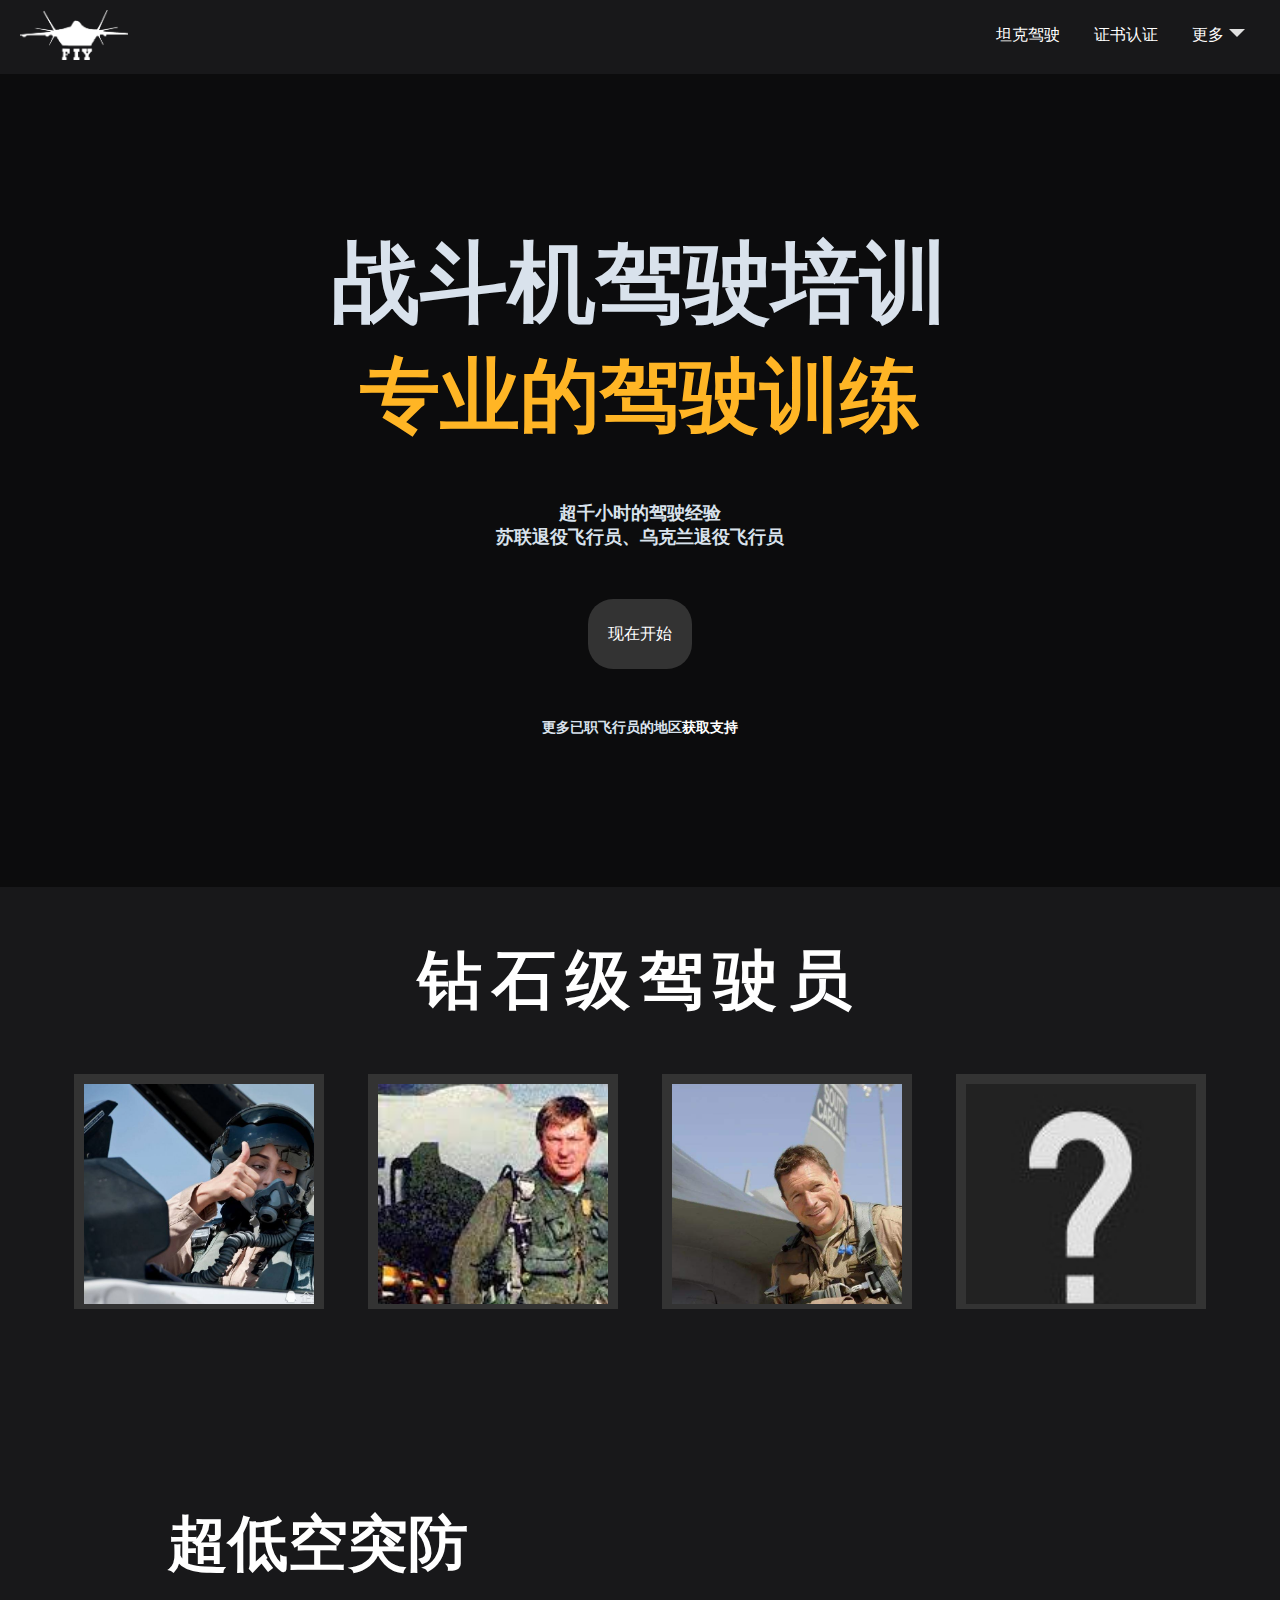
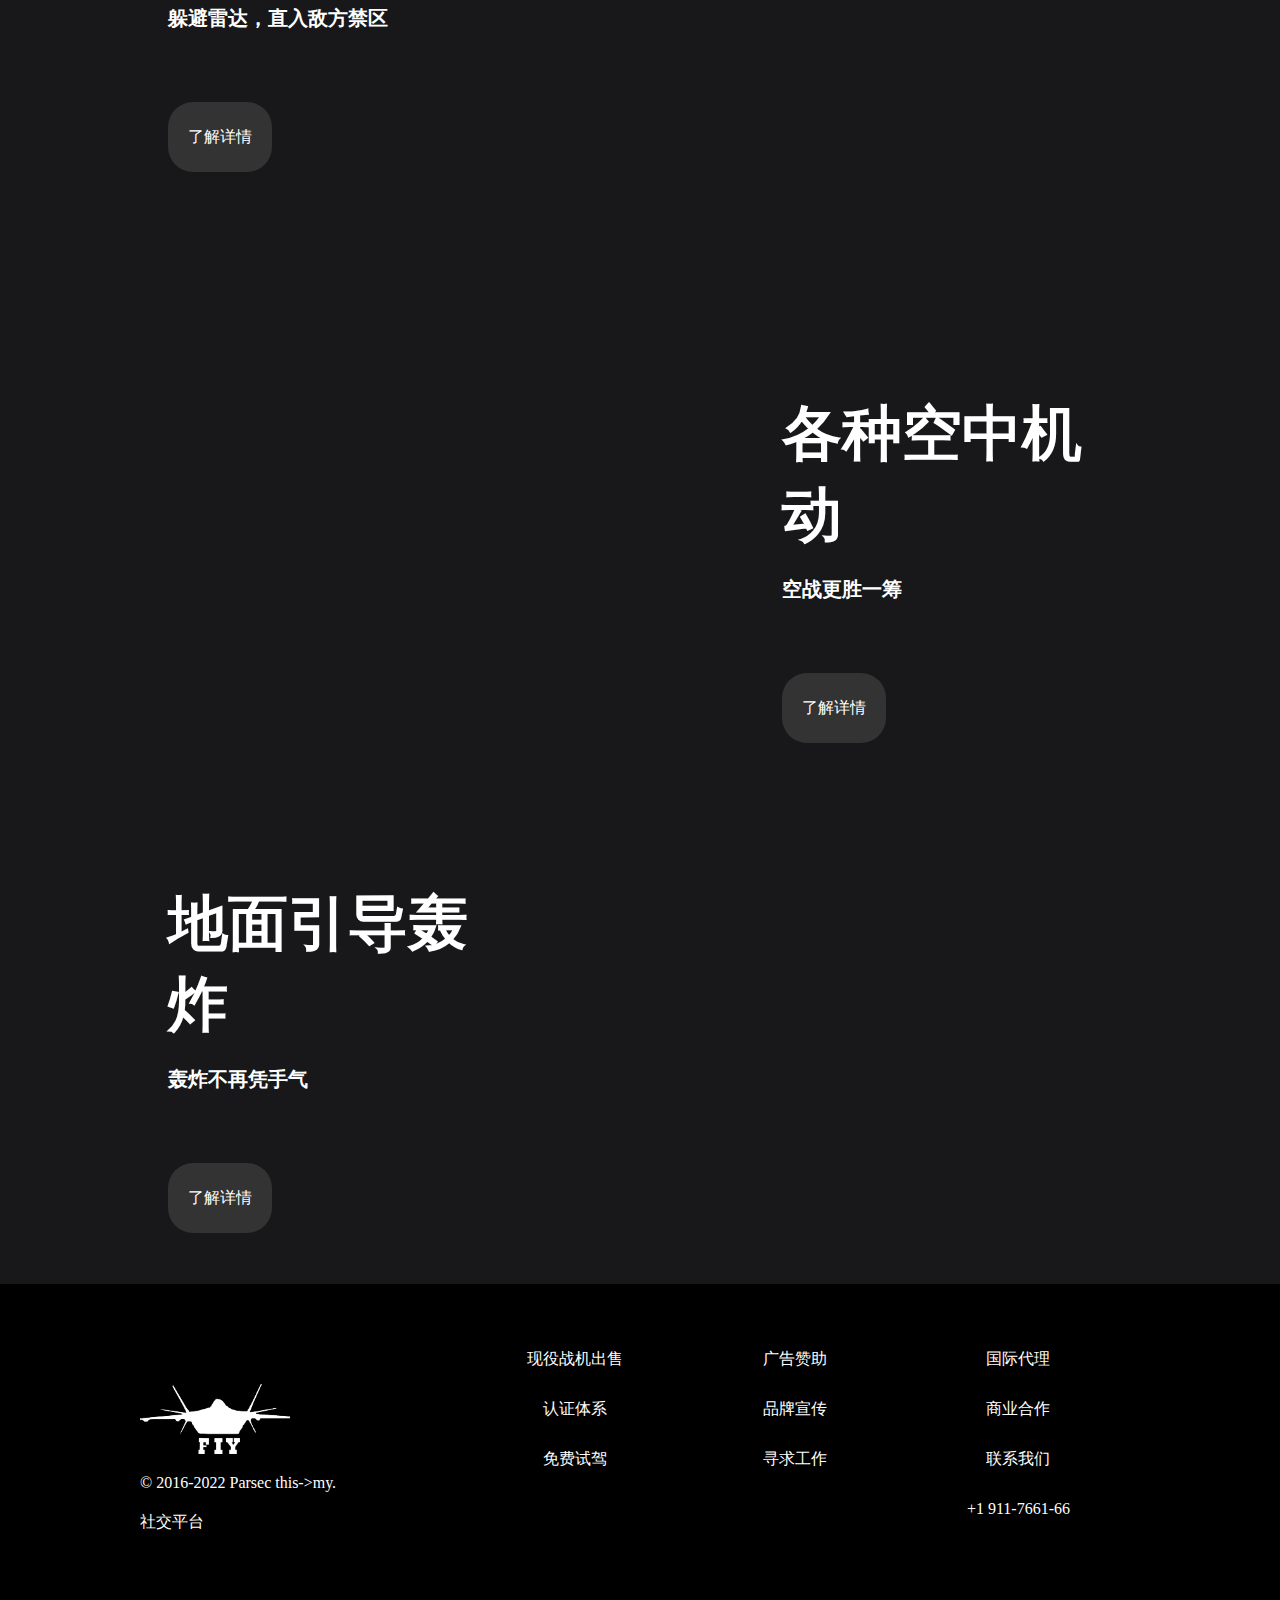
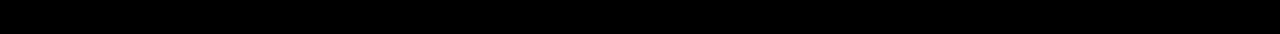
==== HTML/index.html @ bdf969fa "this_test" ====
<!DOCTYPE html>
<html lang="en">

<head>
    <meta charset="UTF-8">
    <meta http-equiv="X-UA-Compatible" content="IE=edge">
    <meta name="viewport" content="width=device-width, initial-scale=1.0">
    <title>Fly</title>
    <link rel="stylesheet" href="./css/MainStyle.css">
</head>

<body>
    <div class="top_A">
        <a href="###"><img
                src="./img/log.png" alt=""></a>
        <ul>
            <li><a href="###">坦克驾驶</a></li>
            <li><a href="###">证书认证</a></li>
            <li class="gd"><a href="###" class="daosan">更多</a>
                <div>
                    <ul>
                        <li><a href="###">F-16操作手册</a></li>
                        <li><a href="###">F-18操作手册</a></li>
                        <li><a href="###">F-18C操作手册</a></li>
                    </ul>
                    <ul>
                        <li><a href="###">F-22操作手册</a></li>
                        <li><a href="###">F-35操作手册</a></li>
                        <li><a href="###">F-35C操作手册</a></li>
                    </ul>
                </div>
            </li>
        </ul>
    </div>

    <div class="conter_A bgc_eee">
        <div class="bann">
            <p>战斗机驾驶培训</p>
            <p>专业的驾驶训练</p>
            <p>超千小时的驾驶经验<br>苏联退役飞行员、乌克兰退役飞行员</p>
            <a href="./page1.html"  target="_parent" class="button_A">现在开始</a>
            <p>更多已职飞行员的地区<a href="###">获取支持</a></p>
        </div>
        <video autoplay muted loop class="Banner_video">
            <source src="./video/main.mp4" type="video/mp4">
        </video>

    </div>

    <div class="conter_B">
        <p>钻石级驾驶员</p>
        <ul>
            <li class="p1">
                <span></span>
                <p>阿拉伯女飞行员<br>玛利亚姆<br><span>我们支持女性平权运动</span></p>
            </li>
            <li class="p2">
                <span></span>
                <p>苏联飞行员<br>维克多·别连科<br><span>丰富的逃脱经验</span></p>
            </li>
            <li class="p3">
                <span></span>
                <p>美国飞行员<br>约翰法克<br><span>熟练驾驶五代战机</span></p>
            </li>
            <li class="p4">
                <span></span>
                <p>下一位钻石级<br>你！<br><span>我们永远支持你</span></p>
            </li>
        </ul>
    </div>

    <div class="conter_C">
        <div class="banner_A">
            <div class="banner_text">
                <p>超低空突防</p>
                <p>躲避雷达，直入敌方禁区</p>
                <a href="###" class="button_A">了解详情</a>
            </div>
            <div class="banner_cont">
                <video autoplay muted loop>
                    <source src="./video/dk.mp4" type="video/mp4">
                </video>
            </div>
        </div>
        <div class="banner_A">
            <div class="banner_cont">
                <video autoplay muted loop>
                    <source src="./video/jd.mp4" type="video/mp4">
                </video>
            </div>
            <div class="banner_text">
                <p>各种空中机动</p>
                <p>空战更胜一筹</p>
                <a href="###" class="button_A">了解详情</a>
            </div>
        </div>
        <div class="banner_A">
            <div class="banner_text">
                <p>地面引导轰炸</p>
                <p>轰炸不再凭手气</p>
                <a href="###" class="button_A">了解详情</a>
            </div>
            <div class="banner_cont">
                <video autoplay muted loop>
                    <source src="./video/ydhz.mp4" type="video/mp4">
                </video>
            </div>

        </div>

    </div>

    <div class="Bottom_A">
        <div>
            <div class="jieshao">
                <a href=""></a>
                <p>© 2016-2022 Parsec this->my.</p>
                <p>社交平台</p>

            </div>
            <ul class="ul_b">
                <li><a href="">国际代理</a></li>
                <li><a href="">商业合作</a></li>
                <li><a href="">联系我们</a></li>
                <li><a href="">+1 911-7661-66</a></li>
            </ul>
            <ul class="ul_b">
                <li><a href="">广告赞助</a></li>
                <li><a href="">品牌宣传</a></li>
                <li><a href="">寻求工作</a></li>
            </ul>
            <ul class="ul_b">
                <li><a href="">现役战机出售</a></li>
                <li><a href="">认证体系</a></li>
                <li><a href="">免费试驾</a></li>
            </ul>
        </div>
    </div>

    <div class="flex_A" >
        <div class="page_A"style="display: none">
            <div><img src="./img/fxy1.jpeg" ></div>
            <div>
                <span>X</span>
                <p>玛利亚姆</p>
                <p>
                   没有文案
                </p>
                <ul>
                    <li><p>空战</p></li>
                    <li><p>投弹</p></li>
                    <li><p>技术</p></li>
                </ul>
                <ul>
                    <li><p>S+</p></li>
                    <li><p>B+</p></li>
                    <li><p>A</p></li>
                </ul>
            </div>
        </div>
        <div class="page_A"style="display: none">
            <div><img src="./img/fxy2.jpg" ></div>
            <div>
                <span>X</span>
                <p>维克多·别连科</p>
                <p>
                    文案缺失
                </p>
                <ul>
                    <li><p>空战</p></li>
                    <li><p>投弹</p></li>
                    <li><p>技术</p></li>
                </ul>
                <ul>
                    <li><p>S</p></li>
                    <li><p>S</p></li>
                    <li><p>A</p></li>
                </ul>
            </div>
        </div>
        <div class="page_A"style="display: none">
            <div><img src="./img/fxy3.jpeg" ></div>
            <div>
                <span>X</span>
                <p>约翰法克</p>
                <p>
                    文案急招
                </p>
                <ul>
                    <li><p>空战</p></li>
                    <li><p>投弹</p></li>
                    <li><p>技术</p></li>
                </ul>
                <ul>
                    <li><p>A</p></li>
                    <li><p>B+</p></li>
                    <li><p>S</p></li>
                </ul>
            </div>
        </div>
        <div class="page_A"style="display: none">
            <div><img src="./img/fxy4.jpg" ></div>
            <div>
                <span>X</span>
                <p>下一位钻石级</p>
                <p>
                    
                </p>
                <ul>
                    <li><p>空战</p></li>
                    <li><p>投弹</p></li>
                    <li><p>技术</p></li>
                </ul>
                <ul>
                    <li><p>？</p></li>
                    <li><p>？</p></li>
                    <li><p>？</p></li>
                </ul>
            </div>
        </div>
    </div>
    <script src="./js/main.js"></script>
</body>

</html>
---- HTML/css/MainStyle.css ----
*{
    margin: 0px;
    padding: 0px;
    text-decoration: none;
    box-sizing: border-box;
    user-select: none;
}
.conter_A,.top_A,.conter_C{
    background: #18181a;
}
ul{
    list-style: none;
    display: inline-block;
}
a{
    color: #fff;
    
}
.banner_cont,.banner_text{
    display: inline-block;
}
.Banner_video{
    height: 100%;
    position: absolute;
    left: 50%;
    top: 50%;
    transform: translate(-50%,-50%);
    z-index:-1;
}
.bgc_eee::before{
    position: absolute;
    content: "";
    display: inline-block;
    width: 100%;
    height:100%;
    left: 0px;
    top: 0px;
    background-color: rgba(0, 0, 0, 0.5);
}



.top_A{
    position: relative;
}
.top_A a{
    display: inline-block;
}
.top_A img{
    display: block;
    height: 70px;
    padding: 10px 0px 10px 20px;
}
.top_A>ul{
    position: absolute;
    right: 20px;
    height: 70px;
}
.top_A>ul>li{
    display: inline-block;
    text-align: center;
    height: 70px;
}
.top_A>ul>li>a{
    display: block;
    line-height: 70px;
    padding: 0px 15px;
}
.top_A a:hover{
    color: #c4003a;
}
.daosan::after{
    margin-left: 5px;
    transform: translateY(5px);
    content: "";
    display: inline-block;
    border: 8px solid transparent;
    border-top:8px solid rgb(224, 224, 224);
}
.gd{
    position: relative;
}
.gd div{
    position: absolute;
    width: 320px;
    right: 0px;
    display: none;
    background-color: #333;
    z-index: 3;
    border-radius: 25px;
}

.gd ul{
    padding: 5px 0px;
    margin: 0px 10px;
}
.gd li{
    height: 60px;
}
.gd a{
    padding: 0px 10px;
    height: 100%;
    line-height:60px;
}
.gd a:hover{
    border-radius: 25px;
    background-color: #c4003a;
    color: #fff;
}
.gd:hover div{
    display: block;
}

.conter_A{
    /* background: #fff; */
    padding-top: 150px;
    padding-bottom: 150px;
    text-align: center;
    position: relative;
    z-index: 0;
    overflow: hidden;
}
.bann{
    position: relative;
    z-index: 2;
}
.conter_A p{
    font-size: 18px;
    color: #d9e2ec;
    font-weight: 900;
}
.conter_A p:first-child{
    font-size: 5.5em;
    color: #d9e2ec;
}
.conter_A p:nth-of-type(2){
    font-size:5em;
    color: #ffb525;
}
.conter_A p:nth-of-type(3){
    margin-top: 50px;
}
.conter_A p:last-child{
    font-size: 14px;
}
.button_A{
    font-size: 16px;
    display:inline-block;
    margin: 50px 0px;
    height: 70px;
    background-color: #333;
    line-height: 70px;
    padding: 0px 20px;
    border-radius: 25px;
    transition:all .5s ease;
}
.button_A:hover{
    padding: 0px 80px;
    border-radius: 30px;
    letter-spacing: 10px;
    background-color: #c4003a;
}

.conter_B{
    background-color: #18181a;
    min-height: 200px;   
    text-align: center;
    overflow: hidden;
}
.conter_B>p{
    letter-spacing: 10px;
    font-weight: 900;
    font-size: 4em;
    color: #fff;
    margin: 50px 0px;
}
.conter_B ul{
    display: block;
    text-align: center;
    margin-bottom: 40px;
    height: 300px;
}
.conter_B li{
    vertical-align: top;
    padding: 10px;
    background-color: #333;
    overflow: hidden;
    width: 250px;
    height: 235px;
    display: inline-block;
    margin: 0px 20px;
    transition: all 0.5s ease;
}
.conter_B li>p{
    line-height: 26px;
    font-size: 16px;
    color: #d9e2ec;
}
.conter_B p>span{
    font-size: 12px;
    color: #c4003a;
}
.conter_B li>span{
    display: inline-block;
    height: 220px;
    width: 230px;
    background-image: url(../img/fxy1.jpeg);
    background-size: 150%;
    overflow: hidden;
}
.conter_B li:nth-child(2)>span{
    background-image: url(../img/fxy2.jpg);
}
.conter_B li:nth-child(3)>span{
    background-image: url(../img/fxy3.jpeg);
    background-position: -20px -70px;
}
.conter_B li:nth-child(4)>span{
    background-image: url(../img/fxy4.jpg);
    background-position: -60px -50px;
}

.conter_B li:hover{
    height: 330px;;
}




.conter_C{
    min-height: 100px;

}
.banner_A{
    font-size: 0px;
    padding: 20px 10%;
}
.banner_A .banner_text{
    width: 40%;
    height: 450px;
}
.banner_cont {
    position: relative;
    vertical-align: top;
    height: 450px;
    width: 60%;
}
.banner_A:nth-child(2n) video{
    position: absolute;
    height: 100%;
    left: 0px;
}
.banner_A:nth-child(2n+1) video{
    position: absolute;
    height: 100%;
    right: 1px;
}
.banner_text{
    padding: 50px 40px;
}
.banner_text p{
    margin: 20px 0px;
    font-weight: 900;
    font-size: 20px;
    color: #fff;
}
.banner_text p:first-child{
    font-size: 60px;
    font-weight: 900;
}

.Bottom_A{
    min-height: 100px;
    background-color: #000;
}


.Bottom_A>div{
    max-width: 1000px;
    margin: 0 auto;
    height: 350px;
    
}
.Bottom_A>div::after{
    content: "";
    display: block;
}
.ul_b{
    margin: 0px 50px;
    padding-top: 50px;
    float: right;
    height: 350px;
}
.ul_b li{
    height: 50px;
    line-height: 50px;
}
.ul_b li a{
    padding: 0px 20px;
    text-align: center;
    display: block;
    transition: all .5s linear;
}
.ul_b a:hover{
    border-radius: 30px;
    background-color: #333;
    color: #c4003a;
}

.jieshao{
    display: inline-block;
    color: #fff;
}
.jieshao a{
    margin-top: 100px;
    display: block;
    width: 150px;
    height: 70px;
    background: url(../img/log.png);
    background-size: 100%;
}
.jieshao p{
    margin: 20px 0px;
}

.flex_A{
    font-size: 0px;
    width: 0%;
    height: 0%;
    position: fixed;
    left: 50%;
    top: 50%;
    transform:translate(-50%,-50%);
    background-color: #333;
    flex-direction: row;
    color: #fff;

}
.flex_A_A{
    width: 80%;
    height: 80%;
    transition: all .3s ease;
}
.page_A{
    height: 100%;
    width: 100%;
    background-color: #333;
    position: relative;
}
 .page_A div{
    display: inline-block;
    width: 50%;
    height: 100%;
    overflow: hidden;
}
.page_A img{
    object-fit: fill;
    display: block;
    min-height: 100%;
    min-width: 100%;
    transform: translateX(-20%);
}
.page_A span{
    text-align: center;
    border: 1px solid #fff;
    color: #fff;
    font-size: 20px;
    height: 5%;
    width: 10%;
    display: block;
    position: absolute;
    right: 0px;
}
.page_A span:hover {
    user-select: none;
    background: #fff;
    color: #000;
}
.page_A>div>p:nth-of-type(1){
    margin: 20% 0px 20px;
    font-size: 50px;
    text-align: center;
    font-weight: 900;
    color: #d9e2ec;
    
}
.page_A>div>p:nth-of-type(2){

    font-size: 20px;
    text-align: center;
    font-weight: 900;
    color: #d9e2ec;
}
.page_A ul{ 
    height: 10%;
    text-align: center;
    display: block;
    width: 100%;
    position: absolute;
}
.page_A ul:nth-of-type(1){
    bottom: 15%;
}
.page_A ul:nth-of-type(2){
    bottom: 5%;
}
.page_A li{
    height: 100%;
    width: 30%;
    color:#fff;
    display: inline-block;
    position: relative;
    border: 1px solid #989;
}
.page_A li p{
    font-size: 20px;
    position: absolute;
    top: 50%;
    left: 50%;
    transform: translate(-50%,-50%);
}
.page_A>div:last-child{
    position: relative;
}
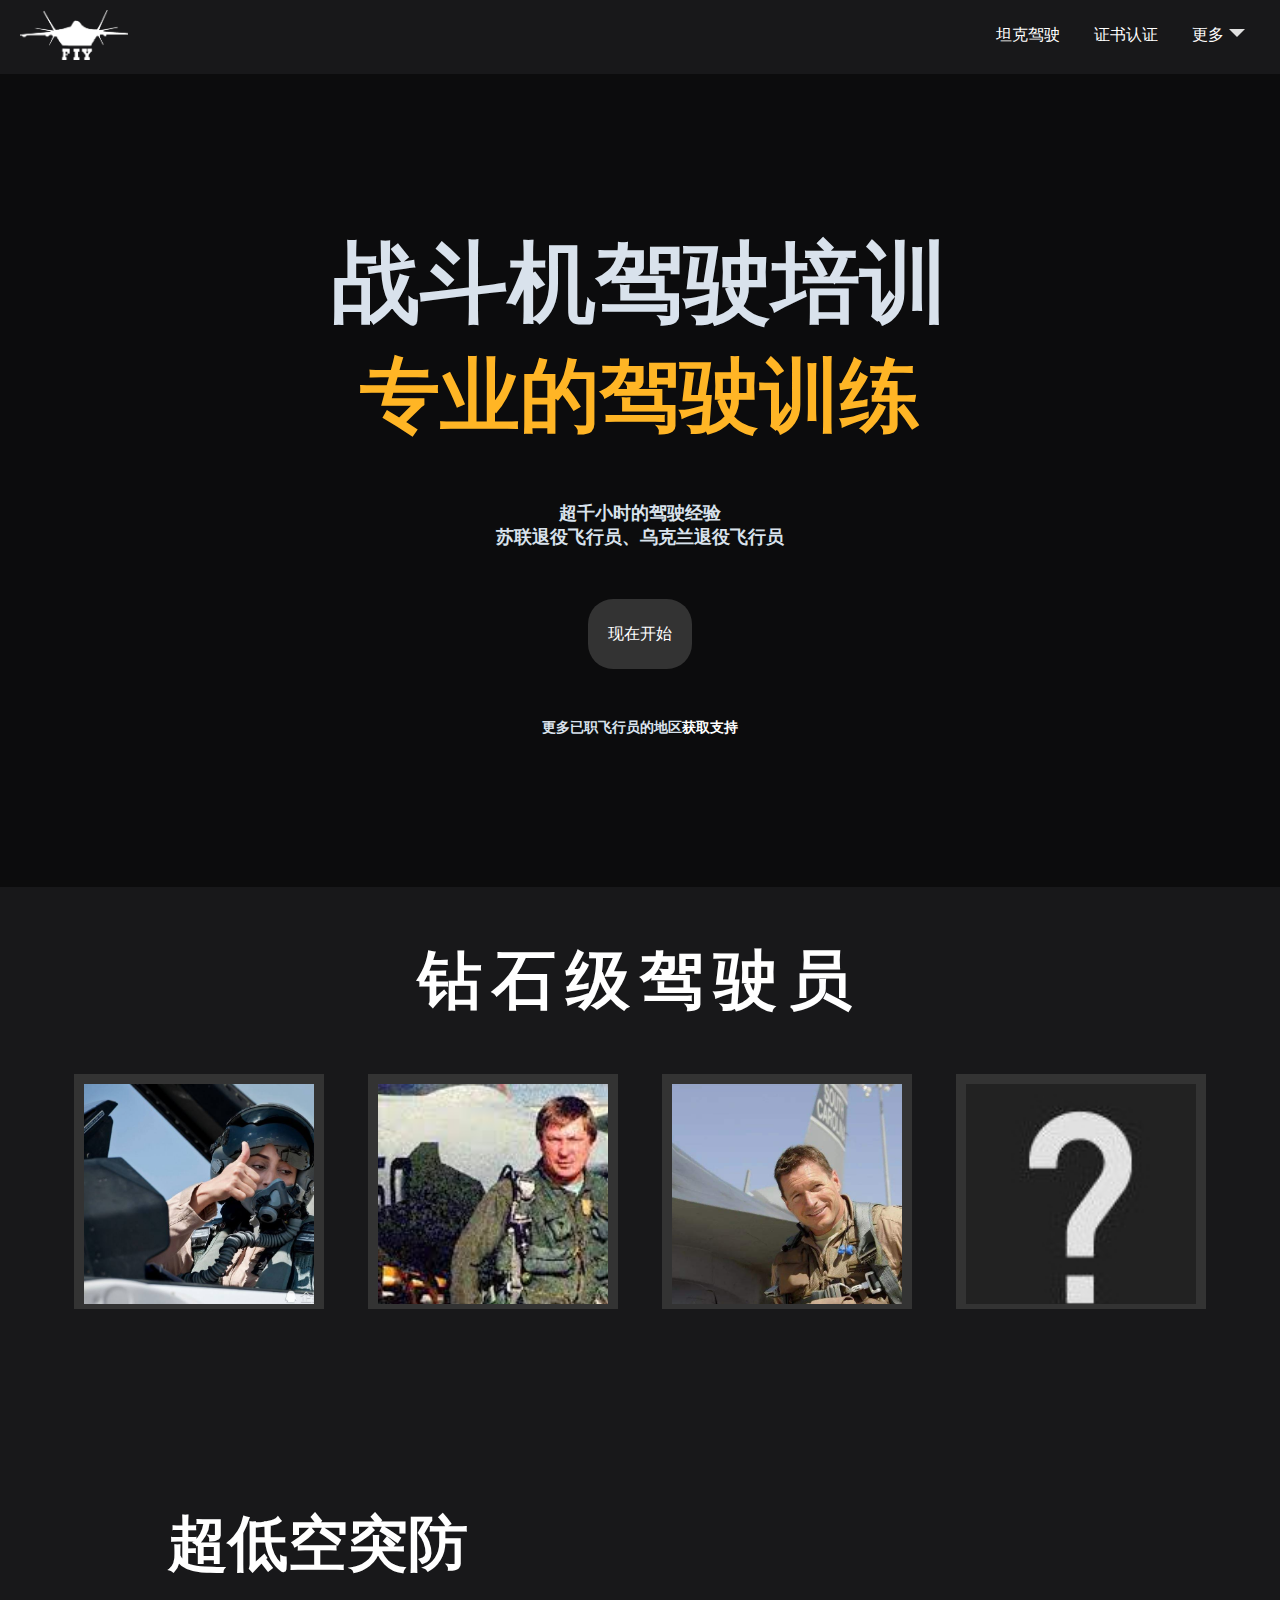
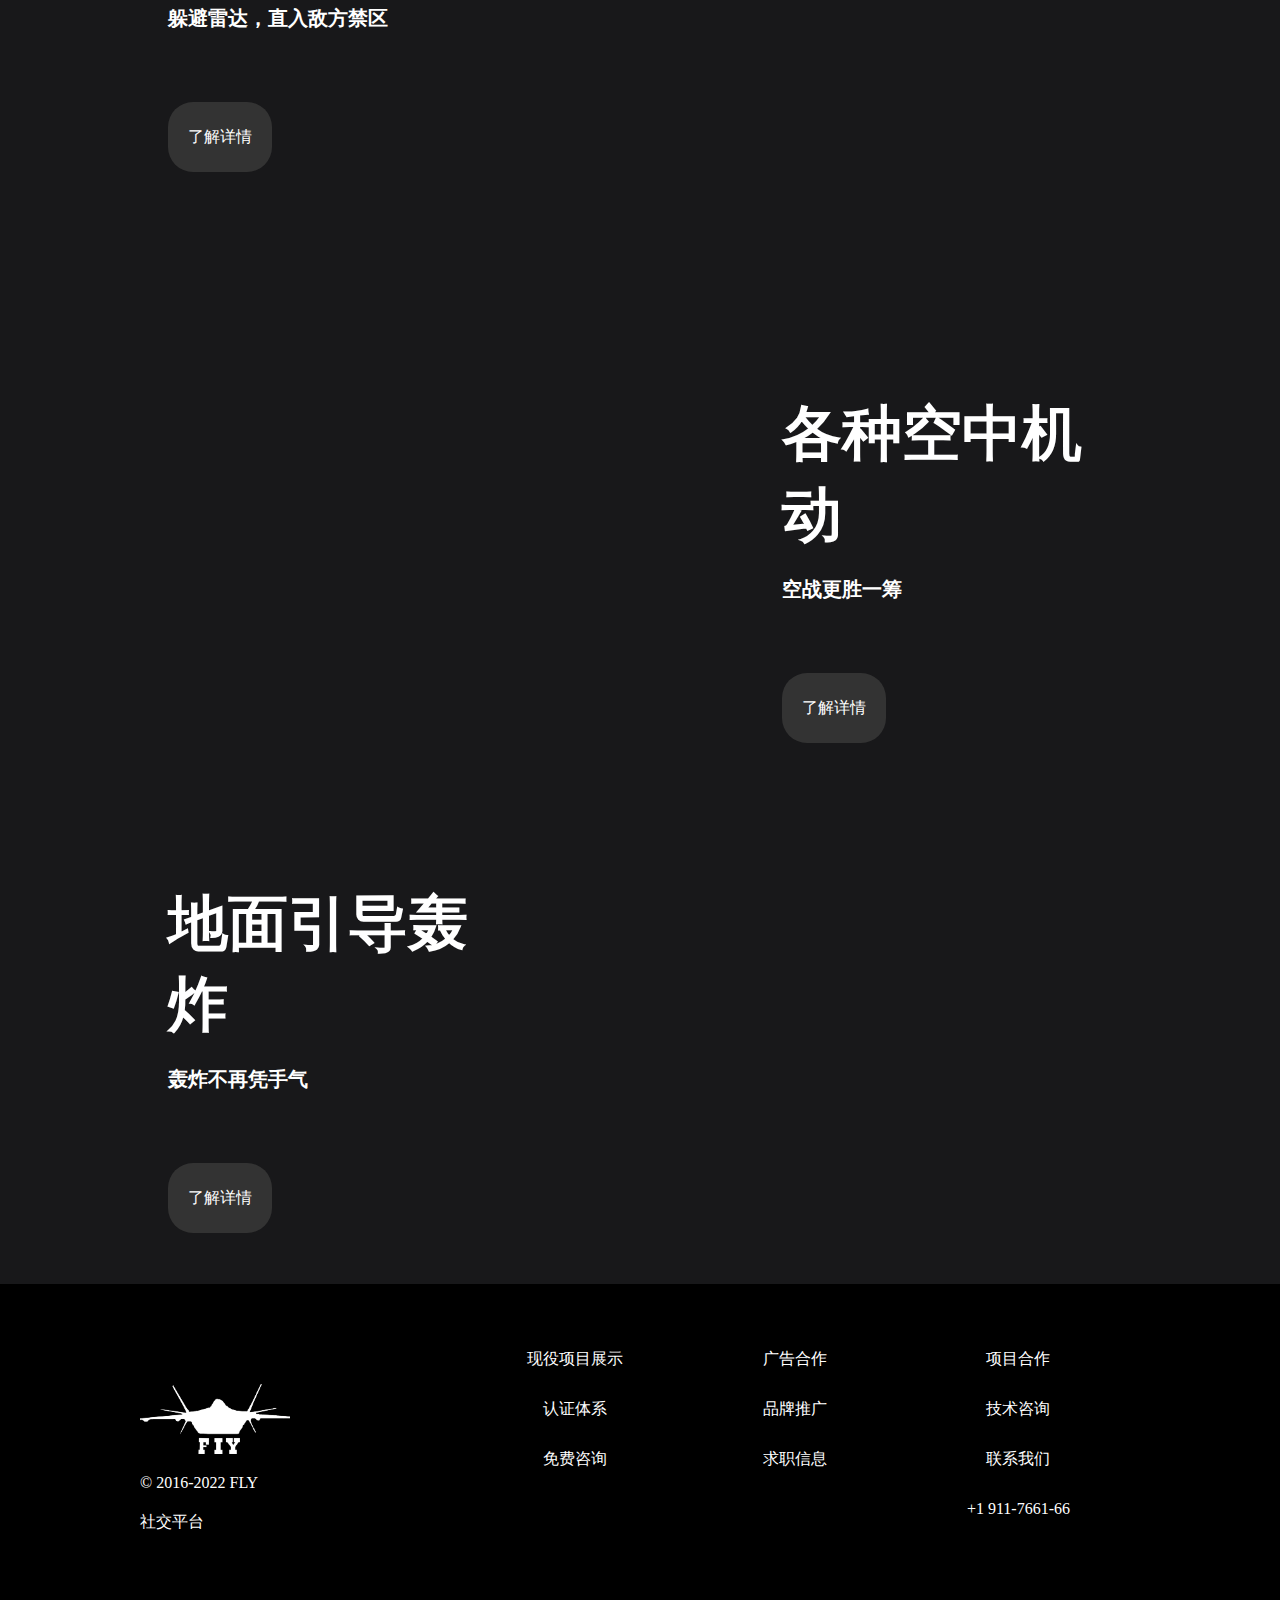
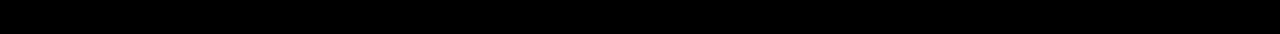
==== commit 54dbd97f: "Add files via upload" ====
--- a/HTML/index.html
+++ b/HTML/index.html
@@ -1,225 +1,223 @@
-<!DOCTYPE html>
-<html lang="en">
-
-<head>
-    <meta charset="UTF-8">
-    <meta http-equiv="X-UA-Compatible" content="IE=edge">
-    <meta name="viewport" content="width=device-width, initial-scale=1.0">
-    <title>Fly</title>
-    <link rel="stylesheet" href="./css/MainStyle.css">
-</head>
-
-<body>
-    <div class="top_A">
-        <a href="###"><img
-                src="./img/log.png" alt=""></a>
-        <ul>
-            <li><a href="###">坦克驾驶</a></li>
-            <li><a href="###">证书认证</a></li>
-            <li class="gd"><a href="###" class="daosan">更多</a>
-                <div>
-                    <ul>
-                        <li><a href="###">F-16操作手册</a></li>
-                        <li><a href="###">F-18操作手册</a></li>
-                        <li><a href="###">F-18C操作手册</a></li>
-                    </ul>
-                    <ul>
-                        <li><a href="###">F-22操作手册</a></li>
-                        <li><a href="###">F-35操作手册</a></li>
-                        <li><a href="###">F-35C操作手册</a></li>
-                    </ul>
-                </div>
-            </li>
-        </ul>
-    </div>
-
-    <div class="conter_A bgc_eee">
-        <div class="bann">
-            <p>战斗机驾驶培训</p>
-            <p>专业的驾驶训练</p>
-            <p>超千小时的驾驶经验<br>苏联退役飞行员、乌克兰退役飞行员</p>
-            <a href="./page1.html"  target="_parent" class="button_A">现在开始</a>
-            <p>更多已职飞行员的地区<a href="###">获取支持</a></p>
-        </div>
-        <video autoplay muted loop class="Banner_video">
-            <source src="./video/main.mp4" type="video/mp4">
-        </video>
-
-    </div>
-
-    <div class="conter_B">
-        <p>钻石级驾驶员</p>
-        <ul>
-            <li class="p1">
-                <span></span>
-                <p>阿拉伯女飞行员<br>玛利亚姆<br><span>我们支持女性平权运动</span></p>
-            </li>
-            <li class="p2">
-                <span></span>
-                <p>苏联飞行员<br>维克多·别连科<br><span>丰富的逃脱经验</span></p>
-            </li>
-            <li class="p3">
-                <span></span>
-                <p>美国飞行员<br>约翰法克<br><span>熟练驾驶五代战机</span></p>
-            </li>
-            <li class="p4">
-                <span></span>
-                <p>下一位钻石级<br>你！<br><span>我们永远支持你</span></p>
-            </li>
-        </ul>
-    </div>
-
-    <div class="conter_C">
-        <div class="banner_A">
-            <div class="banner_text">
-                <p>超低空突防</p>
-                <p>躲避雷达，直入敌方禁区</p>
-                <a href="###" class="button_A">了解详情</a>
-            </div>
-            <div class="banner_cont">
-                <video autoplay muted loop>
-                    <source src="./video/dk.mp4" type="video/mp4">
-                </video>
-            </div>
-        </div>
-        <div class="banner_A">
-            <div class="banner_cont">
-                <video autoplay muted loop>
-                    <source src="./video/jd.mp4" type="video/mp4">
-                </video>
-            </div>
-            <div class="banner_text">
-                <p>各种空中机动</p>
-                <p>空战更胜一筹</p>
-                <a href="###" class="button_A">了解详情</a>
-            </div>
-        </div>
-        <div class="banner_A">
-            <div class="banner_text">
-                <p>地面引导轰炸</p>
-                <p>轰炸不再凭手气</p>
-                <a href="###" class="button_A">了解详情</a>
-            </div>
-            <div class="banner_cont">
-                <video autoplay muted loop>
-                    <source src="./video/ydhz.mp4" type="video/mp4">
-                </video>
-            </div>
-
-        </div>
-
-    </div>
-
-    <div class="Bottom_A">
-        <div>
-            <div class="jieshao">
-                <a href=""></a>
-                <p>© 2016-2022 Parsec this->my.</p>
-                <p>社交平台</p>
-
-            </div>
-            <ul class="ul_b">
-                <li><a href="">国际代理</a></li>
-                <li><a href="">商业合作</a></li>
-                <li><a href="">联系我们</a></li>
-                <li><a href="">+1 911-7661-66</a></li>
-            </ul>
-            <ul class="ul_b">
-                <li><a href="">广告赞助</a></li>
-                <li><a href="">品牌宣传</a></li>
-                <li><a href="">寻求工作</a></li>
-            </ul>
-            <ul class="ul_b">
-                <li><a href="">现役战机出售</a></li>
-                <li><a href="">认证体系</a></li>
-                <li><a href="">免费试驾</a></li>
-            </ul>
-        </div>
-    </div>
-
-    <div class="flex_A" >
-        <div class="page_A"style="display: none">
-            <div><img src="./img/fxy1.jpeg" ></div>
-            <div>
-                <span>X</span>
-                <p>玛利亚姆</p>
-                <p>
-                   没有文案
-                </p>
-                <ul>
-                    <li><p>空战</p></li>
-                    <li><p>投弹</p></li>
-                    <li><p>技术</p></li>
-                </ul>
-                <ul>
-                    <li><p>S+</p></li>
-                    <li><p>B+</p></li>
-                    <li><p>A</p></li>
-                </ul>
-            </div>
-        </div>
-        <div class="page_A"style="display: none">
-            <div><img src="./img/fxy2.jpg" ></div>
-            <div>
-                <span>X</span>
-                <p>维克多·别连科</p>
-                <p>
-                    文案缺失
-                </p>
-                <ul>
-                    <li><p>空战</p></li>
-                    <li><p>投弹</p></li>
-                    <li><p>技术</p></li>
-                </ul>
-                <ul>
-                    <li><p>S</p></li>
-                    <li><p>S</p></li>
-                    <li><p>A</p></li>
-                </ul>
-            </div>
-        </div>
-        <div class="page_A"style="display: none">
-            <div><img src="./img/fxy3.jpeg" ></div>
-            <div>
-                <span>X</span>
-                <p>约翰法克</p>
-                <p>
-                    文案急招
-                </p>
-                <ul>
-                    <li><p>空战</p></li>
-                    <li><p>投弹</p></li>
-                    <li><p>技术</p></li>
-                </ul>
-                <ul>
-                    <li><p>A</p></li>
-                    <li><p>B+</p></li>
-                    <li><p>S</p></li>
-                </ul>
-            </div>
-        </div>
-        <div class="page_A"style="display: none">
-            <div><img src="./img/fxy4.jpg" ></div>
-            <div>
-                <span>X</span>
-                <p>下一位钻石级</p>
-                <p>
-                    
-                </p>
-                <ul>
-                    <li><p>空战</p></li>
-                    <li><p>投弹</p></li>
-                    <li><p>技术</p></li>
-                </ul>
-                <ul>
-                    <li><p>？</p></li>
-                    <li><p>？</p></li>
-                    <li><p>？</p></li>
-                </ul>
-            </div>
-        </div>
-    </div>
-    <script src="./js/main.js"></script>
-</body>
-
-</html>+<!DOCTYPE html>
+<html lang="en">
+
+<head>
+    <meta charset="UTF-8">
+    <meta http-equiv="X-UA-Compatible" content="IE=edge">
+    <meta name="viewport" content="width=device-width, initial-scale=1.0">
+    <title>Fly</title>
+    <link rel="stylesheet" href="./css/T.css">
+    <link rel="stylesheet" href="./css/MainStyle.css">
+    
+</head>
+
+<body>
+    <div class="top_A">
+        <a href="###"><img src="./img/log.png" alt="Logo"></a>
+        <ul>
+            <li><a href="###">坦克驾驶</a></li>
+            <li><a href="###">证书认证</a></li>
+            <li class="gd"><a href="###" class="daosan">更多</a>
+                <div>
+                    <ul>
+                        <li><a href="###">F-16操作手册</a></li>
+                        <li><a href="###">F-18操作手册</a></li>
+                        <li><a href="###">F-18C操作手册</a></li>
+                    </ul>
+                    <ul>
+                        <li><a href="###">F-22操作手册</a></li>
+                        <li><a href="###">F-35操作手册</a></li>
+                        <li><a href="###">F-35C操作手册</a></li>
+                    </ul>
+                </div>
+            </li>
+        </ul>
+    </div>
+
+    <div class="conter_A bgc_eee">
+        <div class="bann">
+            <p>战斗机驾驶培训</p>
+            <p>专业的驾驶训练</p>
+            <p>超千小时的驾驶经验<br>苏联退役飞行员、乌克兰退役飞行员</p>
+            <a href="./page1.html"  target="_parent" class="button_A">现在开始</a>
+            <p>更多已职飞行员的地区<a href="###">获取支持</a></p>
+        </div>
+        <video autoplay muted loop class="Banner_video">
+            <source src="./video/main.mp4" type="video/mp4">
+        </video>
+    </div>
+
+    <div class="conter_B">
+        <p>钻石级驾驶员</p>
+        <ul>
+            <li class="p1">
+                <span></span>
+                <p>阿拉伯女飞行员<br>玛利亚姆<br><span>我们支持女性平权运动</span></p>
+            </li>
+            <li class="p2">
+                <span></span>
+                <p>苏联飞行员<br>维克多·别连科<br><span>丰富的逃脱经验</span></p>
+            </li>
+            <li class="p3">
+                <span></span>
+                <p>美国飞行员<br>约翰法克<br><span>熟练驾驶五代战机</span></p>
+            </li>
+            <li class="p4">
+                <span></span>
+                <p>下一位钻石级<br>你！<br><span>我们永远支持你</span></p>
+            </li>
+        </ul>
+    </div>
+
+    <div class="conter_C">
+        <div class="banner_A">
+            <div class="banner_text">
+                <p>超低空突防</p>
+                <p>躲避雷达，直入敌方禁区</p>
+                <a href="###" class="button_A">了解详情</a>
+            </div>
+            <div class="banner_cont">
+                <video autoplay muted loop>
+                    <source src="./video/dk.mp4" type="video/mp4">
+                </video>
+            </div>
+        </div>
+        <div class="banner_A">
+            <div class="banner_cont">
+                <video autoplay muted loop>
+                    <source src="./video/jd.mp4" type="video/mp4">
+                </video>
+            </div>
+            <div class="banner_text">
+                <p>各种空中机动</p>
+                <p>空战更胜一筹</p>
+                <a href="###" class="button_A">了解详情</a>
+            </div>
+        </div>
+        <div class="banner_A">
+            <div class="banner_text">
+                <p>地面引导轰炸</p>
+                <p>轰炸不再凭手气</p>
+                <a href="###" class="button_A">了解详情</a>
+            </div>
+            <div class="banner_cont">
+                <video autoplay muted loop>
+                    <source src="./video/ydhz.mp4" type="video/mp4">
+                </video>
+            </div>
+
+        </div>
+    </div>
+
+    <div class="Bottom_A">
+        <div>
+            <div class="jieshao">
+                <a href=""></a>
+                <p>© 2016-2022 FLY</p>
+                <p>社交平台</p>
+            </div>
+            <ul class="ul_b">
+                <li><a href="">项目合作</a></li>
+                <li><a href="">技术咨询</a></li>
+                <li><a href="">联系我们</a></li>
+                <li><a href="">+1 911-7661-66</a></li>
+            </ul>
+            <ul class="ul_b">
+                <li><a href="">广告合作</a></li>
+                <li><a href="">品牌推广</a></li>
+                <li><a href="">求职信息</a></li>
+            </ul>
+            <ul class="ul_b">
+                <li><a href="./page2_junshou.html">现役项目展示</a></li>
+                <li><a href="">认证体系</a></li>
+                <li><a href="">免费咨询</a></li>
+            </ul>
+        </div>
+    </div>
+
+    <div class="flex_A">
+        <div class="page_A" style="display: none">
+            <div><img src="./img/fxy1.jpeg" alt="玛利亚姆"></div>
+            <div>
+                <span>X</span>
+                <p>专注于前端开发</p>
+                <p>
+                   专注于前端开发
+                </p>
+                <ul>
+                    <li><p>HTML/CSS</p></li>
+                    <li><p>JavaScript</p></li>
+                    <li><p>React</p></li>
+                </ul>
+                <ul>
+                    <li><p>S+</p></li>
+                    <li><p>A</p></li>
+                    <li><p>A</p></li>
+                </ul>
+            </div>
+        </div>
+        <div class="page_A" style="display: none">
+            <div><img src="./img/fxy2.jpg" alt="维克多·别连科"></div>
+            <div>
+                <span>X</span>
+                <p>擅长后端开发</p>
+                <p>
+                    
+                </p>
+                <ul>
+                    <li><p>Node.js</p></li>
+                    <li><p>Express</p></li>
+                    <li><p>MongoDB</p></li>
+                </ul>
+                <ul>
+                    <li><p>S</p></li>
+                    <li><p>S</p></li>
+                    <li><p>A</p></li>
+                </ul>
+            </div>
+        </div>
+        <div class="page_A" style="display: none">
+            <div><img src="./img/fxy3.jpeg" alt="约翰法克"></div>
+            <div>
+                <span>X</span>
+                <p>全栈开发专家</p>
+                <p>
+                    全栈开发专家
+                </p>
+                <ul>
+                    <li><p>React</p></li>
+                    <li><p>Node.js</p></li>
+                    <li><p>Docker</p></li>
+                </ul>
+                <ul>
+                    <li><p>A</p></li>
+                    <li><p>A</p></li>
+                    <li><p>S</p></li>
+                </ul>
+            </div>
+        </div>
+        <div class="page_A" style="display: none">
+            <div><img src="./img/fxy4.jpg" alt="下一位开发者"></div>
+            <div>
+                <span>X</span>
+                <p>优秀开发者</p>
+                <p>
+                   
+                </p>
+                <ul>
+                    <li><p>未施工</p></li>
+                    <li><p>未施工</p></li>
+                    <li><p>未施工</p></li>
+                </ul>
+                <ul>
+                    <li><p>？</p></li>
+                    <li><p>？</p></li>
+                    <li><p>？</p></li>
+                </ul>
+            </div>
+        </div>
+    </div>
+    <script src="./js/main.js"></script>
+</body>
+
+</html>
--- a/HTML/css/T.css
+++ b/HTML/css/T.css
@@ -0,0 +1,130 @@
+*{
+    margin: 0px;
+    padding: 0px;
+    text-decoration: none;
+    box-sizing: border-box;
+    user-select: none;
+}
+html{
+    background-color: #18181a;
+}
+ul{
+    list-style: none;
+    display: inline-block;
+}
+a{
+    color: #fff;
+    
+}
+@font-face {
+    font-family: 'iconfont';
+    src: url('../ttf/iconfont.ttf?=1684169463116') format('truetype');
+}
+.iconfont {
+    font-family: "iconfont" !important;
+    font-size: 16px;
+    font-style: normal;
+    -webkit-font-smoothing: antialiased;
+    -moz-osx-font-smoothing: grayscale;
+  }
+/* 关于顶部样式 */
+.top_A{
+    width: 100%;
+    height: 5%;
+    background-color: #141419;
+    position: relative;
+    z-index: 3;
+}
+.top_A{
+    position: relative;
+}
+.top_A a{
+    transition: all .5s;
+    display: inline-block;
+}
+.top_A>a>img{
+    display: block;
+    height: 70px;
+    padding: 10px 0px 10px 20px;
+}
+.top_A>ul{
+    position: absolute;
+    right: 20px;
+    height: 70px;
+}
+.top_A>ul>li{
+    display: inline-block;
+    text-align: center;
+    height: 70px;
+}
+.top_A>ul>li>a{
+    display: block;
+    line-height: 70px;
+    padding: 0px 15px;
+}
+.top_A a:hover{
+    color: #c4003a;
+}
+.daosan::after{
+    margin-left: 5px;
+    transform: translateY(5px);
+    content: "";
+    display: inline-block;
+    border: 8px solid transparent;
+    border-top:8px solid rgb(224, 224, 224);
+}
+
+
+/* 关于底部样式 */
+.Bottom_A{
+    min-height: 100px;
+    background-color: #000;
+}
+.Bottom_A>div{
+    max-width: 1000px;
+    margin: 0 auto;
+    height: 350px;
+    
+}
+.Bottom_A>div::after{
+    content: "";
+    display: block;
+}
+
+.jieshao{
+    display: inline-block;
+    color: #fff;
+}
+.jieshao a{
+    margin-top: 100px;
+    display: block;
+    width: 150px;
+    height: 70px;
+    background: url(../img/log.png);
+    background-size: 100%;
+}
+.jieshao p{
+    margin: 20px 0px;
+}
+
+.Bottom_A ul{
+    margin: 0px 50px;
+    padding-top: 50px;
+    float: right;
+    height: 350px;
+}
+.Bottom_A ul li{
+    height: 50px;
+    line-height: 50px;
+}
+.Bottom_A ul li a{
+    padding: 0px 20px;
+    text-align: center;
+    display: block;
+    transition: all .5s linear;
+}
+.Bottom_A ul a:hover{
+    border-radius: 20px;
+    background-color: #333;
+    color: #c4003a;
+}--- a/HTML/css/MainStyle.css
+++ b/HTML/css/MainStyle.css
@@ -1,424 +1,356 @@
-*{
-    margin: 0px;
-    padding: 0px;
-    text-decoration: none;
-    box-sizing: border-box;
-    user-select: none;
-}
-.conter_A,.top_A,.conter_C{
-    background: #18181a;
-}
-ul{
-    list-style: none;
-    display: inline-block;
-}
-a{
-    color: #fff;
-    
-}
-.banner_cont,.banner_text{
-    display: inline-block;
-}
-.Banner_video{
-    height: 100%;
-    position: absolute;
-    left: 50%;
-    top: 50%;
-    transform: translate(-50%,-50%);
-    z-index:-1;
-}
-.bgc_eee::before{
-    position: absolute;
-    content: "";
-    display: inline-block;
-    width: 100%;
-    height:100%;
-    left: 0px;
-    top: 0px;
-    background-color: rgba(0, 0, 0, 0.5);
-}
-
-
-
-.top_A{
-    position: relative;
-}
-.top_A a{
-    display: inline-block;
-}
-.top_A img{
-    display: block;
-    height: 70px;
-    padding: 10px 0px 10px 20px;
-}
-.top_A>ul{
-    position: absolute;
-    right: 20px;
-    height: 70px;
-}
-.top_A>ul>li{
-    display: inline-block;
-    text-align: center;
-    height: 70px;
-}
-.top_A>ul>li>a{
-    display: block;
-    line-height: 70px;
-    padding: 0px 15px;
-}
-.top_A a:hover{
-    color: #c4003a;
-}
-.daosan::after{
-    margin-left: 5px;
-    transform: translateY(5px);
-    content: "";
-    display: inline-block;
-    border: 8px solid transparent;
-    border-top:8px solid rgb(224, 224, 224);
-}
-.gd{
-    position: relative;
-}
-.gd div{
-    position: absolute;
-    width: 320px;
-    right: 0px;
-    display: none;
-    background-color: #333;
-    z-index: 3;
-    border-radius: 25px;
-}
-
-.gd ul{
-    padding: 5px 0px;
-    margin: 0px 10px;
-}
-.gd li{
-    height: 60px;
-}
-.gd a{
-    padding: 0px 10px;
-    height: 100%;
-    line-height:60px;
-}
-.gd a:hover{
-    border-radius: 25px;
-    background-color: #c4003a;
-    color: #fff;
-}
-.gd:hover div{
-    display: block;
-}
-
-.conter_A{
-    /* background: #fff; */
-    padding-top: 150px;
-    padding-bottom: 150px;
-    text-align: center;
-    position: relative;
-    z-index: 0;
-    overflow: hidden;
-}
-.bann{
-    position: relative;
-    z-index: 2;
-}
-.conter_A p{
-    font-size: 18px;
-    color: #d9e2ec;
-    font-weight: 900;
-}
-.conter_A p:first-child{
-    font-size: 5.5em;
-    color: #d9e2ec;
-}
-.conter_A p:nth-of-type(2){
-    font-size:5em;
-    color: #ffb525;
-}
-.conter_A p:nth-of-type(3){
-    margin-top: 50px;
-}
-.conter_A p:last-child{
-    font-size: 14px;
-}
-.button_A{
-    font-size: 16px;
-    display:inline-block;
-    margin: 50px 0px;
-    height: 70px;
-    background-color: #333;
-    line-height: 70px;
-    padding: 0px 20px;
-    border-radius: 25px;
-    transition:all .5s ease;
-}
-.button_A:hover{
-    padding: 0px 80px;
-    border-radius: 30px;
-    letter-spacing: 10px;
-    background-color: #c4003a;
-}
-
-.conter_B{
-    background-color: #18181a;
-    min-height: 200px;   
-    text-align: center;
-    overflow: hidden;
-}
-.conter_B>p{
-    letter-spacing: 10px;
-    font-weight: 900;
-    font-size: 4em;
-    color: #fff;
-    margin: 50px 0px;
-}
-.conter_B ul{
-    display: block;
-    text-align: center;
-    margin-bottom: 40px;
-    height: 300px;
-}
-.conter_B li{
-    vertical-align: top;
-    padding: 10px;
-    background-color: #333;
-    overflow: hidden;
-    width: 250px;
-    height: 235px;
-    display: inline-block;
-    margin: 0px 20px;
-    transition: all 0.5s ease;
-}
-.conter_B li>p{
-    line-height: 26px;
-    font-size: 16px;
-    color: #d9e2ec;
-}
-.conter_B p>span{
-    font-size: 12px;
-    color: #c4003a;
-}
-.conter_B li>span{
-    display: inline-block;
-    height: 220px;
-    width: 230px;
-    background-image: url(../img/fxy1.jpeg);
-    background-size: 150%;
-    overflow: hidden;
-}
-.conter_B li:nth-child(2)>span{
-    background-image: url(../img/fxy2.jpg);
-}
-.conter_B li:nth-child(3)>span{
-    background-image: url(../img/fxy3.jpeg);
-    background-position: -20px -70px;
-}
-.conter_B li:nth-child(4)>span{
-    background-image: url(../img/fxy4.jpg);
-    background-position: -60px -50px;
-}
-
-.conter_B li:hover{
-    height: 330px;;
-}
-
-
-
-
-.conter_C{
-    min-height: 100px;
-
-}
-.banner_A{
-    font-size: 0px;
-    padding: 20px 10%;
-}
-.banner_A .banner_text{
-    width: 40%;
-    height: 450px;
-}
-.banner_cont {
-    position: relative;
-    vertical-align: top;
-    height: 450px;
-    width: 60%;
-}
-.banner_A:nth-child(2n) video{
-    position: absolute;
-    height: 100%;
-    left: 0px;
-}
-.banner_A:nth-child(2n+1) video{
-    position: absolute;
-    height: 100%;
-    right: 1px;
-}
-.banner_text{
-    padding: 50px 40px;
-}
-.banner_text p{
-    margin: 20px 0px;
-    font-weight: 900;
-    font-size: 20px;
-    color: #fff;
-}
-.banner_text p:first-child{
-    font-size: 60px;
-    font-weight: 900;
-}
-
-.Bottom_A{
-    min-height: 100px;
-    background-color: #000;
-}
-
-
-.Bottom_A>div{
-    max-width: 1000px;
-    margin: 0 auto;
-    height: 350px;
-    
-}
-.Bottom_A>div::after{
-    content: "";
-    display: block;
-}
-.ul_b{
-    margin: 0px 50px;
-    padding-top: 50px;
-    float: right;
-    height: 350px;
-}
-.ul_b li{
-    height: 50px;
-    line-height: 50px;
-}
-.ul_b li a{
-    padding: 0px 20px;
-    text-align: center;
-    display: block;
-    transition: all .5s linear;
-}
-.ul_b a:hover{
-    border-radius: 30px;
-    background-color: #333;
-    color: #c4003a;
-}
-
-.jieshao{
-    display: inline-block;
-    color: #fff;
-}
-.jieshao a{
-    margin-top: 100px;
-    display: block;
-    width: 150px;
-    height: 70px;
-    background: url(../img/log.png);
-    background-size: 100%;
-}
-.jieshao p{
-    margin: 20px 0px;
-}
-
-.flex_A{
-    font-size: 0px;
-    width: 0%;
-    height: 0%;
-    position: fixed;
-    left: 50%;
-    top: 50%;
-    transform:translate(-50%,-50%);
-    background-color: #333;
-    flex-direction: row;
-    color: #fff;
-
-}
-.flex_A_A{
-    width: 80%;
-    height: 80%;
-    transition: all .3s ease;
-}
-.page_A{
-    height: 100%;
-    width: 100%;
-    background-color: #333;
-    position: relative;
-}
- .page_A div{
-    display: inline-block;
-    width: 50%;
-    height: 100%;
-    overflow: hidden;
-}
-.page_A img{
-    object-fit: fill;
-    display: block;
-    min-height: 100%;
-    min-width: 100%;
-    transform: translateX(-20%);
-}
-.page_A span{
-    text-align: center;
-    border: 1px solid #fff;
-    color: #fff;
-    font-size: 20px;
-    height: 5%;
-    width: 10%;
-    display: block;
-    position: absolute;
-    right: 0px;
-}
-.page_A span:hover {
-    user-select: none;
-    background: #fff;
-    color: #000;
-}
-.page_A>div>p:nth-of-type(1){
-    margin: 20% 0px 20px;
-    font-size: 50px;
-    text-align: center;
-    font-weight: 900;
-    color: #d9e2ec;
-    
-}
-.page_A>div>p:nth-of-type(2){
-
-    font-size: 20px;
-    text-align: center;
-    font-weight: 900;
-    color: #d9e2ec;
-}
-.page_A ul{ 
-    height: 10%;
-    text-align: center;
-    display: block;
-    width: 100%;
-    position: absolute;
-}
-.page_A ul:nth-of-type(1){
-    bottom: 15%;
-}
-.page_A ul:nth-of-type(2){
-    bottom: 5%;
-}
-.page_A li{
-    height: 100%;
-    width: 30%;
-    color:#fff;
-    display: inline-block;
-    position: relative;
-    border: 1px solid #989;
-}
-.page_A li p{
-    font-size: 20px;
-    position: absolute;
-    top: 50%;
-    left: 50%;
-    transform: translate(-50%,-50%);
-}
-.page_A>div:last-child{
-    position: relative;
+.conter_A,.top_A,.conter_C{
+    background: #18181a;
+}
+.banner_cont,.banner_text{
+    display: inline-block;
+}
+
+.gd *{
+    transition: all .5s;
+}
+
+
+
+.Banner_video{
+    min-height: 100%;
+    position: absolute;
+    left: 50%;
+    top: 50%;
+    transform: translate(-50%,-50%);
+    z-index:-1;
+    object-fit: contain;
+}
+.bgc_eee::before{
+    position: absolute;
+    content: "";
+    display: inline-block;
+    width: 100%;
+    height:100%;
+    left: 0px;
+    top: 0px;
+    background-color: rgba(0, 0, 0, 0.5);
+}
+
+/* 顶部下拉列表 */
+.gd{
+    position: relative;
+    display: block;
+    border-radius: 20px;
+}
+.gd div{
+    position: absolute;
+    width: 320px;
+    right: 0px;
+    display: none;
+    /* display: flex; */
+    background-color: #333;
+    z-index: 3;
+    border-radius: 20px;
+    overflow: hidden;
+}
+
+.gd ul{
+    flex: 1;
+}
+.gd li{
+    height: 60px;
+}
+.gd a{
+    padding: 0px 10px;
+    width: 100%;
+    height: 100%;
+    line-height:60px;
+}
+.gd a:hover{
+    /* border-radius: 25px; */
+    background-color: #c4003a;
+    color: #fff;
+}
+.gd:hover div{
+    display: block;
+    display: flex;
+}
+
+/* 第一个主体页面 */
+.conter_A{
+    /* background: #fff; */
+    padding-top: 150px;
+    padding-bottom: 150px;
+    text-align: center;
+    position: relative;
+    z-index: 0;
+    overflow: hidden;
+}
+.bann{
+    position: relative;
+    z-index: 2;
+}
+.conter_A p{
+    font-size: 18px;
+    color: #d9e2ec;
+    font-weight: 900;
+}
+.conter_A p:first-child{
+    font-size: 5.5em;
+    color: #d9e2ec;
+}
+.conter_A p:nth-of-type(2){
+    font-size:5em;
+    color: #ffb525;
+}
+.conter_A p:nth-of-type(3){
+    margin-top: 50px;
+}
+.conter_A p:last-child{
+    font-size: 14px;
+}
+.button_A{
+    font-size: 16px;
+    display:inline-block;
+    margin: 50px 0px;
+    height: 70px;
+    background-color: #333;
+    line-height: 70px;
+    padding: 0px 20px;
+    border-radius: 25px;
+    transition:all .5s ease;
+}
+.button_A:hover{
+    padding: 0px 80px;
+    border-radius: 30px;
+    letter-spacing: 10px;
+    background-color: #c4003a;
+}
+
+.conter_B{
+    background-color: #18181a;
+    min-height: 200px;   
+    text-align: center;
+    overflow: hidden;
+}
+.conter_B>p{
+    letter-spacing: 10px;
+    font-weight: 900;
+    font-size: 4em;
+    color: #fff;
+    margin: 50px 0px;
+}
+.conter_B ul{
+    display: block;
+    text-align: center;
+    margin-bottom: 40px;
+    height: 300px;
+}
+.conter_B li{
+    vertical-align: top;
+    padding: 10px;
+    background-color: #333;
+    overflow: hidden;
+    width: 250px;
+    height: 235px;
+    display: inline-block;
+    margin: 0px 20px;
+    transition: all 0.5s ease;
+}
+.conter_B li>p{
+    line-height: 26px;
+    font-size: 16px;
+    color: #d9e2ec;
+}
+.conter_B p>span{
+    font-size: 12px;
+    color: #c4003a;
+}
+.conter_B li>span{
+    display: inline-block;
+    height: 220px;
+    width: 230px;
+    background-image: url(../img/fxy1.jpeg);
+    background-size: 150%;
+    overflow: hidden;
+}
+.conter_B li:nth-child(2)>span{
+    background-image: url(../img/fxy2.jpg);
+}
+.conter_B li:nth-child(3)>span{
+    background-image: url(../img/fxy3.jpeg);
+    background-position: -20px -70px;
+}
+.conter_B li:nth-child(4)>span{
+    background-image: url(../img/fxy4.jpg);
+    background-position: -60px -50px;
+}
+
+.conter_B li:hover{
+    height: 330px;;
+}
+
+
+
+
+.conter_C{
+    min-height: 100px;
+
+}
+.banner_A{
+    font-size: 0px;
+    padding: 20px 10%;
+}
+.banner_A .banner_text{
+    width: 40%;
+    height: 450px;
+}
+.banner_cont {
+    position: relative;
+    vertical-align: top;
+    height: 450px;
+    width: 60%;
+}
+.banner_A:nth-child(2n) video{
+    position: absolute;
+    height: 100%;
+    left: 0px;
+}
+.banner_A:nth-child(2n+1) video{
+    position: absolute;
+    height: 100%;
+    right: 1px;
+}
+.banner_text{
+    padding: 50px 40px;
+}
+.banner_text p{
+    margin: 20px 0px;
+    font-weight: 900;
+    font-size: 20px;
+    color: #fff;
+}
+.banner_text p:first-child{
+    font-size: 60px;
+    font-weight: 900;
+}
+
+
+/* .ul_b{
+    margin: 0px 50px;
+    padding-top: 50px;
+    float: right;
+    height: 350px;
+}
+.ul_b li{
+    height: 50px;
+    line-height: 50px;
+}
+.ul_b li a{
+    padding: 0px 20px;
+    text-align: center;
+    display: block;
+    transition: all .5s linear;
+}
+.ul_b a:hover{
+    border-radius: 30px;
+    background-color: #333;
+    color: #c4003a;
+} */
+
+
+
+.flex_A{
+    font-size: 0px;
+    width: 0%;
+    height: 0%;
+    position: fixed;
+    left: 50%;
+    top: 50%;
+    transform:translate(-50%,-50%);
+    background-color: #333;
+    flex-direction: row;
+    color: #fff;
+
+}
+.flex_A_A{
+    width: 80%;
+    height: 80%;
+    transition: all .3s ease;
+}
+.page_A{
+    height: 100%;
+    width: 100%;
+    background-color: #333;
+    position: relative;
+}
+ .page_A div{
+    display: inline-block;
+    width: 50%;
+    height: 100%;
+    overflow: hidden;
+}
+.page_A img{
+    object-fit: fill;
+    display: block;
+    min-height: 100%;
+    min-width: 100%;
+    transform: translateX(-20%);
+}
+.page_A span{
+    text-align: center;
+    border: 1px solid #fff;
+    color: #fff;
+    font-size: 20px;
+    height: 5%;
+    width: 10%;
+    display: block;
+    position: absolute;
+    right: 0px;
+}
+.page_A span:hover {
+    user-select: none;
+    background: #fff;
+    color: #000;
+}
+.page_A>div>p:nth-of-type(1){
+    margin: 20% 0px 20px;
+    font-size: 50px;
+    text-align: center;
+    font-weight: 900;
+    color: #d9e2ec;
+    
+}
+.page_A>div>p:nth-of-type(2){
+
+    font-size: 20px;
+    text-align: center;
+    font-weight: 900;
+    color: #d9e2ec;
+}
+.page_A ul{ 
+    height: 10%;
+    text-align: center;
+    display: block;
+    width: 100%;
+    position: absolute;
+}
+.page_A ul:nth-of-type(1){
+    bottom: 15%;
+}
+.page_A ul:nth-of-type(2){
+    bottom: 5%;
+}
+.page_A li{
+    height: 100%;
+    width: 30%;
+    color:#fff;
+    display: inline-block;
+    position: relative;
+    border: 1px solid #989;
+}
+.page_A li p{
+    font-size: 20px;
+    position: absolute;
+    top: 50%;
+    left: 50%;
+    transform: translate(-50%,-50%);
+}
+.page_A>div:last-child{
+    position: relative;
 }